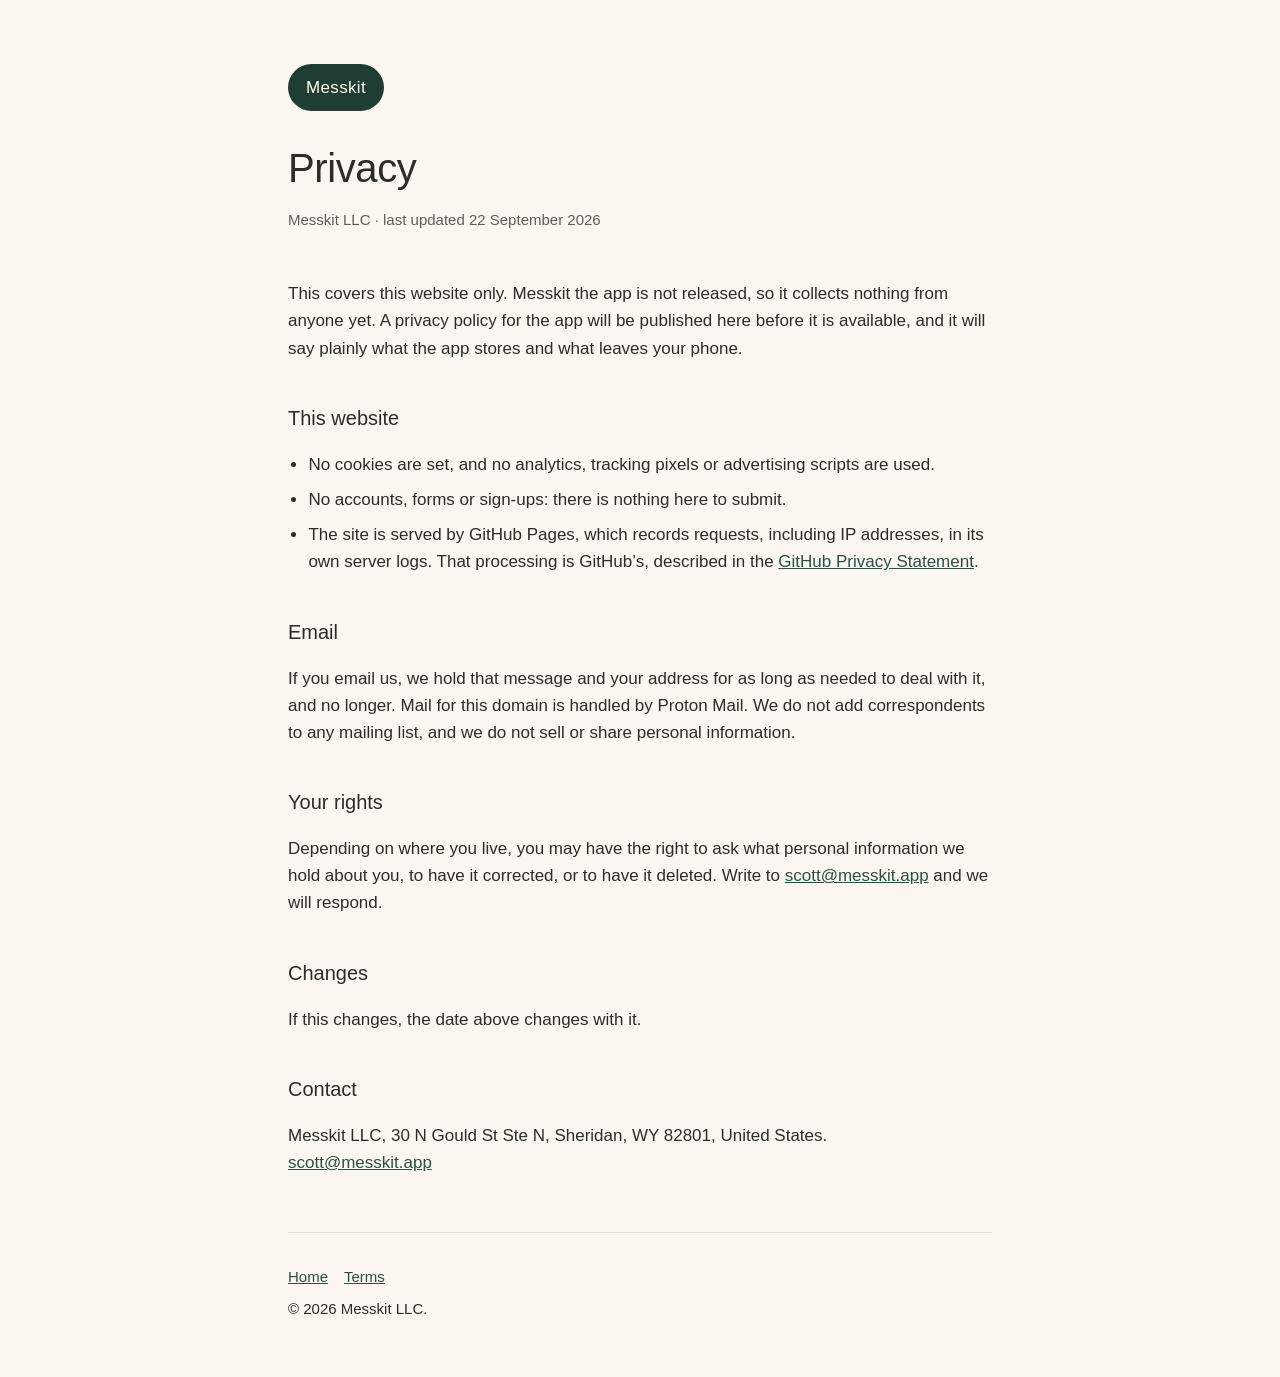
==== privacy.html @ cf211d1a "Messkit LLC company page, privacy and terms Static HTML for messkit.app: what the product is, that i" ====
<!doctype html>
<html lang="en">
<head>
<meta charset="utf-8">
<meta name="viewport" content="width=device-width, initial-scale=1">
<title>Privacy — Messkit</title>
<meta name="description" content="How Messkit LLC handles personal information on messkit.app.">
<link rel="stylesheet" href="style.css">
</head>
<body>
<div class="wrap doc">

<header>
  <a class="mark" href="/">Messkit</a>
  <h1>Privacy</h1>
  <p class="meta">Messkit LLC &middot; last updated 22 September 2026</p>
</header>

<main>
  <p>This covers this website only. Messkit the app is not released, so it collects nothing from anyone yet. A privacy policy for the app will be published here before it is available, and it will say plainly what the app stores and what leaves your phone.</p>

  <h2>This website</h2>
  <ul>
    <li>No cookies are set, and no analytics, tracking pixels or advertising scripts are used.</li>
    <li>No accounts, forms or sign-ups: there is nothing here to submit.</li>
    <li>The site is served by GitHub Pages, which records requests, including IP addresses, in its own server logs. That processing is GitHub&rsquo;s, described in the <a href="https://docs.github.com/site-policy/privacy-policies/github-general-privacy-statement">GitHub Privacy Statement</a>.</li>
  </ul>

  <h2>Email</h2>
  <p>If you email us, we hold that message and your address for as long as needed to deal with it, and no longer. Mail for this domain is handled by Proton Mail. We do not add correspondents to any mailing list, and we do not sell or share personal information.</p>

  <h2>Your rights</h2>
  <p>Depending on where you live, you may have the right to ask what personal information we hold about you, to have it corrected, or to have it deleted. Write to <a href="mailto:scott@messkit.app">scott@messkit.app</a> and we will respond.</p>

  <h2>Changes</h2>
  <p>If this changes, the date above changes with it.</p>

  <h2>Contact</h2>
  <p>Messkit LLC, 30 N Gould St Ste N, Sheridan, WY 82801, United States.<br>
  <a href="mailto:scott@messkit.app">scott@messkit.app</a></p>
</main>

<footer>
  <p><a href="/">Home</a><a href="/terms.html">Terms</a></p>
  <p>&copy; 2026 Messkit LLC.</p>
</footer>

</div>
</body>
</html>
---- style.css ----
/* Messkit — design tokens from docs/design/tokens.md in the app repo. */
:root {
  --cream: #fbf7f0;
  --tile: #ffffff;
  --text: #2c2c2a;
  --secondary: #5f5e5a;
  --border: #e5dfd3;
  --green: #1f3d33;
  --green-tint: #2a5045;
  --on-green: #fff8ea;
  --mint: #9fe1cb;
}

* { box-sizing: border-box; }

body {
  margin: 0;
  padding: 0 16px;
  background: var(--cream);
  color: var(--text);
  font: 17px/1.6 -apple-system, BlinkMacSystemFont, "Segoe UI", Roboto, "Helvetica Neue", Arial, sans-serif;
  -webkit-text-size-adjust: 100%;
}

.wrap {
  max-width: 44rem;
  margin: 0 auto;
  padding: 64px 0 48px;
}

header { margin-bottom: 48px; }

.mark {
  display: inline-block;
  padding: 10px 18px;
  border-radius: 999px;
  background: var(--green);
  color: var(--on-green);
  font-weight: 500;
  letter-spacing: 0.02em;
  text-decoration: none;
}

h1 {
  margin: 32px 0 0;
  font-size: clamp(28px, 6vw, 40px);
  font-weight: 500;
  line-height: 1.25;
  letter-spacing: -0.01em;
}

h2 {
  margin: 40px 0 12px;
  font-size: 20px;
  font-weight: 500;
}

.lede {
  margin: 16px 0 0;
  font-size: clamp(18px, 3.4vw, 21px);
  color: var(--secondary);
}

.card {
  margin: 32px 0;
  padding: 24px;
  border: 1px solid var(--border);
  border-radius: 18px;
  background: var(--tile);
}

.card h2 { margin-top: 0; }

ul { padding-left: 1.2em; }
li { margin: 8px 0; }

.status {
  display: inline-block;
  margin-bottom: 12px;
  padding: 4px 12px;
  border-radius: 999px;
  background: #e1f5ee;
  color: #04342c;
  font-size: 14px;
  font-weight: 500;
}

a { color: var(--green-tint); }
a:hover { color: var(--green); }

footer {
  margin-top: 56px;
  padding-top: 24px;
  border-top: 1px solid var(--border);
  color: var(--secondary);
  font-size: 15px;
}

footer p { margin: 8px 0; }
footer a { margin-right: 16px; }

.doc p, .doc li { color: var(--text); }
.doc .meta { color: var(--secondary); font-size: 15px; }

@media (prefers-color-scheme: dark) {
  :root {
    --cream: #17181a;
    --tile: #1f2123;
    --text: #f2ede4;
    --secondary: #b4b0a8;
    --border: #33363a;
    --green-tint: #9fe1cb;
  }
  .mark { background: var(--mint); color: #04342c; }
  .status { background: #04342c; color: #9fe1cb; }
}
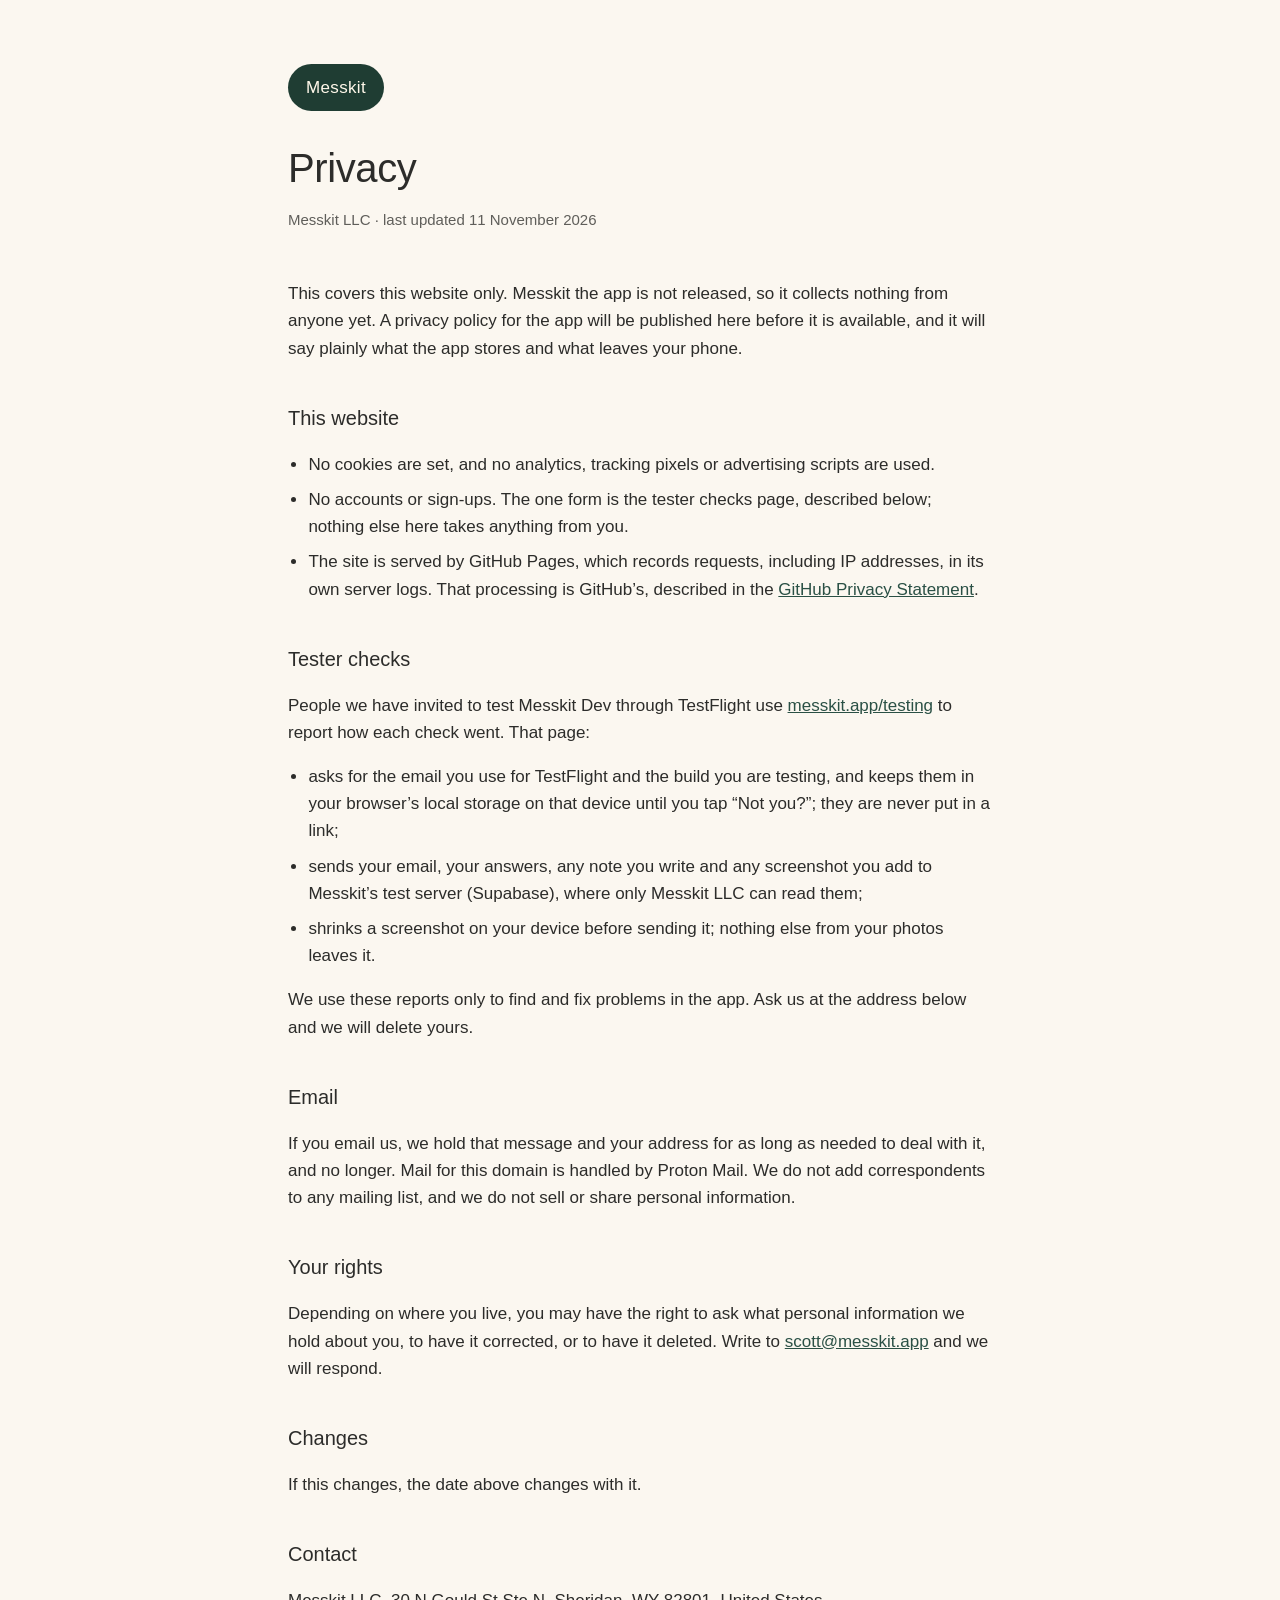
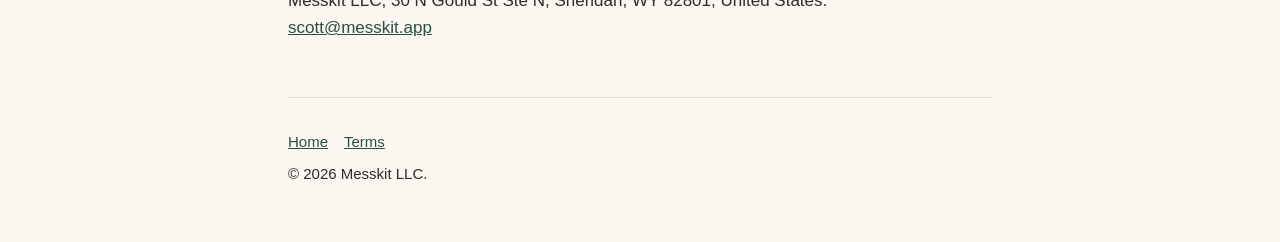
==== commit 52ee01b3: "Testing page: tidy answer buttons; README and privacy cover /testing/ The answer buttons fit on one " ====
--- a/privacy.html
+++ b/privacy.html
@@ -13,7 +13,7 @@
 <header>
   <a class="mark" href="/">Messkit</a>
   <h1>Privacy</h1>
-  <p class="meta">Messkit LLC &middot; last updated 22 September 2026</p>
+  <p class="meta">Messkit LLC &middot; last updated 11 November 2026</p>
 </header>
 
 <main>
@@ -22,9 +22,18 @@
   <h2>This website</h2>
   <ul>
     <li>No cookies are set, and no analytics, tracking pixels or advertising scripts are used.</li>
-    <li>No accounts, forms or sign-ups: there is nothing here to submit.</li>
+    <li>No accounts or sign-ups. The one form is the tester checks page, described below; nothing else here takes anything from you.</li>
     <li>The site is served by GitHub Pages, which records requests, including IP addresses, in its own server logs. That processing is GitHub&rsquo;s, described in the <a href="https://docs.github.com/site-policy/privacy-policies/github-general-privacy-statement">GitHub Privacy Statement</a>.</li>
   </ul>
+
+  <h2>Tester checks</h2>
+  <p>People we have invited to test Messkit Dev through TestFlight use <a href="/testing/">messkit.app/testing</a> to report how each check went. That page:</p>
+  <ul>
+    <li>asks for the email you use for TestFlight and the build you are testing, and keeps them in your browser&rsquo;s local storage on that device until you tap &ldquo;Not you?&rdquo;; they are never put in a link;</li>
+    <li>sends your email, your answers, any note you write and any screenshot you add to Messkit&rsquo;s test server (Supabase), where only Messkit LLC can read them;</li>
+    <li>shrinks a screenshot on your device before sending it; nothing else from your photos leaves it.</li>
+  </ul>
+  <p>We use these reports only to find and fix problems in the app. Ask us at the address below and we will delete yours.</p>
 
   <h2>Email</h2>
   <p>If you email us, we hold that message and your address for as long as needed to deal with it, and no longer. Mail for this domain is handled by Proton Mail. We do not add correspondents to any mailing list, and we do not sell or share personal information.</p>
